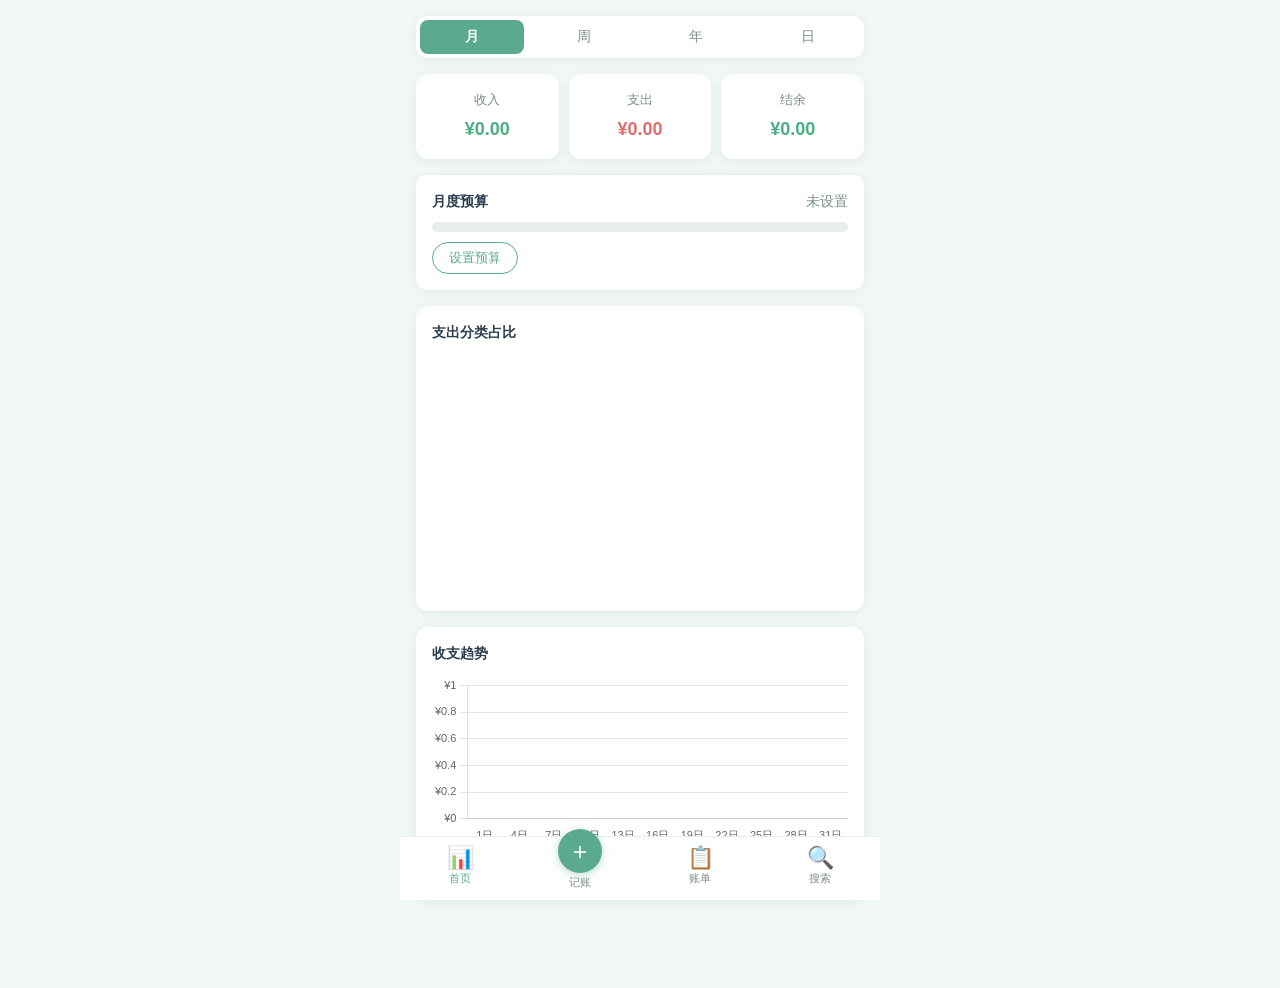
==== index.html @ c533b18b "feat: improve auto-expense parsing accuracy - Rewrite DeepSeek prompt with 10 few-shot examples and " ====
<!DOCTYPE html>
<html lang="zh-CN">
<head>
<meta charset="UTF-8">
<meta name="viewport" content="width=device-width, initial-scale=1.0, maximum-scale=1.0, user-scalable=no">
<title>记账本</title>
<link rel="stylesheet" href="css/style.css">
</head>
<body>

<div id="app">
  <!-- ===== 首页：数据看板 ===== -->
  <section id="page-dashboard" class="page active">
    <!-- 顶部时间维度切换 -->
    <div class="period-bar">
      <button class="period-btn active" data-period="month">月</button>
      <button class="period-btn" data-period="week">周</button>
      <button class="period-btn" data-period="year">年</button>
      <button class="period-btn" data-period="day">日</button>
    </div>

    <!-- 三栏核心数字 -->
    <div class="summary-cards">
      <div class="summary-card income-card">
        <div class="summary-label">收入</div>
        <div class="summary-value" id="total-income">¥0.00</div>
      </div>
      <div class="summary-card expense-card">
        <div class="summary-label">支出</div>
        <div class="summary-value" id="total-expense">¥0.00</div>
      </div>
      <div class="summary-card balance-card">
        <div class="summary-label">结余</div>
        <div class="summary-value" id="total-balance">¥0.00</div>
      </div>
    </div>

    <!-- 月度预算进度条 -->
    <div class="budget-bar" id="budget-section">
      <div class="budget-header">
        <span class="budget-label">月度预算</span>
        <span class="budget-amount" id="budget-text">未设置</span>
      </div>
      <div class="progress-track">
        <div class="progress-fill" id="budget-progress" style="width:0%"></div>
      </div>
      <button class="btn-budget-set" id="btn-set-budget">设置预算</button>
    </div>

    <!-- 图表区域 -->
    <div class="charts-area">
      <div class="chart-box">
        <h4 class="chart-title">支出分类占比</h4>
        <div class="chart-wrap"><canvas id="pieChart"></canvas></div>
      </div>
      <div class="chart-box">
        <h4 class="chart-title">收支趋势</h4>
        <div class="chart-wrap"><canvas id="trendChart"></canvas></div>
      </div>
    </div>
  </section>

  <!-- ===== 记账页面 ===== -->
  <section id="page-add" class="page">
    <form id="bill-form" autocomplete="off">
      <div class="form-group">
        <label>收支类型</label>
        <div class="type-toggle">
          <button type="button" class="type-btn expense-btn active" data-type="expense">支出</button>
          <button type="button" class="type-btn income-btn" data-type="income">收入</button>
        </div>
      </div>

      <div class="form-group">
        <label for="amount">金额</label>
        <div class="amount-input-wrap">
          <span class="currency-symbol">¥</span>
          <input type="number" id="amount" placeholder="0.00" step="0.01" min="0.01" required>
        </div>
      </div>

      <div class="form-group">
        <label for="date">日期</label>
        <input type="date" id="date" required>
      </div>

      <div class="form-group">
        <label>支付渠道</label>
        <div class="chip-group" id="channel-group">
          <button type="button" class="chip active" data-value="alipay">支付宝</button>
          <button type="button" class="chip" data-value="wechat">微信</button>
          <button type="button" class="chip" data-value="unionpay">云闪付</button>
          <button type="button" class="chip" data-value="other">其他</button>
        </div>
      </div>

      <div class="form-group">
        <label>分类标签</label>
        <div class="chip-group" id="category-group">
          <button type="button" class="chip" data-value="餐饮">餐饮</button>
          <button type="button" class="chip" data-value="交通">交通</button>
          <button type="button" class="chip" data-value="购物">购物</button>
          <button type="button" class="chip" data-value="工资">工资</button>
          <button type="button" class="chip" data-value="娱乐">娱乐</button>
          <button type="button" class="chip" data-value="居住">居住</button>
          <button type="button" class="chip" data-value="数字服务">数字服务</button>
          <button type="button" class="chip" data-value="医疗">医疗</button>
          <button type="button" class="chip" data-value="人情往来">人情往来</button>
          <button type="button" class="chip" data-value="其他">其他</button>
        </div>
      </div>

      <div class="form-group">
        <label for="note">备注（选填）</label>
        <input type="text" id="note" placeholder="写点备注..." maxlength="50">
      </div>

      <input type="hidden" id="edit-id" value="">
      <button type="submit" class="btn-primary" id="btn-submit">记一笔</button>
      <button type="button" class="btn-cancel" id="btn-cancel-edit" style="display:none">取消编辑</button>
    </form>
  </section>

  <!-- ===== 账单列表 ===== -->
  <section id="page-bills" class="page">
    <div class="bills-header">
      <h3>历史账单</h3>
      <div class="bills-header-right">
        <button class="btn-import" id="btn-import">导入</button>
        <span class="bills-count" id="bills-count">共 0 条</span>
      </div>
    </div>
    <input type="file" id="import-file" accept=".csv,.xlsx" style="display:none">
    <div class="bills-list" id="bills-list">
      <div class="empty-state">暂无账单，去记一笔吧</div>
    </div>
  </section>

  <!-- ===== 搜索页面 ===== -->
  <section id="page-search" class="page">
    <div class="search-bar">
      <input type="text" id="search-keyword" placeholder="搜索备注或分类..." autocomplete="off">
    </div>
    <div class="search-filter">
      <input type="number" id="search-min" placeholder="最低金额" step="0.01">
      <span class="filter-sep">—</span>
      <input type="number" id="search-max" placeholder="最高金额" step="0.01">
      <button class="btn-search" id="btn-search">搜索</button>
      <button class="btn-reset" id="btn-reset-search">重置</button>
    </div>
    <div class="bills-list" id="search-results">
      <div class="empty-state">输入关键词或金额区间开始搜索</div>
    </div>
  </section>

  <!-- ===== 底部 Tab 导航 ===== -->
  <nav class="bottom-nav">
    <button class="nav-btn active" data-page="dashboard">
      <span class="nav-icon">📊</span>
      <span class="nav-text">首页</span>
    </button>
    <button class="nav-btn" data-page="add">
      <span class="nav-icon nav-icon-add">＋</span>
      <span class="nav-text">记账</span>
    </button>
    <button class="nav-btn" data-page="bills">
      <span class="nav-icon">📋</span>
      <span class="nav-text">账单</span>
    </button>
    <button class="nav-btn" data-page="search">
      <span class="nav-icon">🔍</span>
      <span class="nav-text">搜索</span>
    </button>
  </nav>
</div>

<!-- ===== 编辑弹窗（浮层） ===== -->
<div class="modal-overlay" id="modal-overlay">
  <div class="modal" id="edit-modal">
    <h4>编辑账单</h4>
    <form id="edit-form" autocomplete="off">
      <div class="form-group">
        <label>收支类型</label>
        <div class="type-toggle" id="edit-type-group">
          <button type="button" class="type-btn expense-btn" data-type="expense">支出</button>
          <button type="button" class="type-btn income-btn" data-type="income">收入</button>
        </div>
      </div>
      <div class="form-group">
        <label for="edit-amount">金额</label>
        <div class="amount-input-wrap">
          <span class="currency-symbol">¥</span>
          <input type="number" id="edit-amount" placeholder="0.00" step="0.01" min="0.01" required>
        </div>
      </div>
      <div class="form-group">
        <label for="edit-date">日期</label>
        <input type="date" id="edit-date" required>
      </div>
      <div class="form-group">
        <label>支付渠道</label>
        <div class="chip-group" id="edit-channel-group">
          <button type="button" class="chip" data-value="alipay">支付宝</button>
          <button type="button" class="chip" data-value="wechat">微信</button>
          <button type="button" class="chip" data-value="unionpay">云闪付</button>
          <button type="button" class="chip" data-value="other">其他</button>
        </div>
      </div>
      <div class="form-group">
        <label>分类标签</label>
        <div class="chip-group" id="edit-category-group">
          <button type="button" class="chip" data-value="餐饮">餐饮</button>
          <button type="button" class="chip" data-value="交通">交通</button>
          <button type="button" class="chip" data-value="购物">购物</button>
          <button type="button" class="chip" data-value="工资">工资</button>
          <button type="button" class="chip" data-value="娱乐">娱乐</button>
          <button type="button" class="chip" data-value="居住">居住</button>
          <button type="button" class="chip" data-value="数字服务">数字服务</button>
          <button type="button" class="chip" data-value="医疗">医疗</button>
          <button type="button" class="chip" data-value="人情往来">人情往来</button>
          <button type="button" class="chip" data-value="其他">其他</button>
        </div>
      </div>
      <div class="form-group">
        <label for="edit-note">备注（选填）</label>
        <input type="text" id="edit-note" placeholder="写点备注..." maxlength="50">
      </div>
      <input type="hidden" id="edit-bill-id" value="">
      <div class="modal-actions">
        <button type="submit" class="btn-primary">保存</button>
        <button type="button" class="btn-cancel" id="btn-modal-cancel">取消</button>
      </div>
    </form>
  </div>

  <!-- ===== 导入预览弹窗 ===== -->
  <div class="modal modal-import" id="import-modal">
    <h4>导入账单预览</h4>
    <div class="import-info" id="import-info"></div>
    <div class="import-table-wrap">
      <table class="import-table" id="import-table">
        <thead></thead>
        <tbody></tbody>
      </table>
    </div>
    <div class="modal-actions">
      <button type="button" class="btn-primary" id="btn-import-confirm">确认导入</button>
      <button type="button" class="btn-cancel" id="btn-import-cancel">取消</button>
    </div>
  </div>

  <!-- ===== 预算设置弹窗 ===== -->
  <div class="modal" id="budget-modal">
    <h4>设置月度预算</h4>
    <form id="budget-form" autocomplete="off">
      <div class="form-group">
        <label for="budget-limit">预算上限 (¥)</label>
        <div class="amount-input-wrap">
          <span class="currency-symbol">¥</span>
          <input type="number" id="budget-limit" placeholder="0.00" step="0.01" min="0" required>
        </div>
      </div>
      <div class="modal-actions">
        <button type="submit" class="btn-primary">保存</button>
        <button type="button" class="btn-cancel" id="btn-budget-cancel">取消</button>
      </div>
    </form>
  </div>
</div>

<script src="js/lib/chart.umd.min.js"></script>
<script src="js/lib/xlsx.full.min.js"></script>
<script src="js/db.js"></script>
<script src="js/charts.js"></script>
<script src="js/bill.js"></script>
<script src="js/search.js"></script>
<script src="js/import.js"></script>
<script src="js/app.js"></script>
</body>
</html>
---- css/style.css ----
/* ===== 基础样式重置 ===== */
*, *::before, *::after { box-sizing: border-box; margin: 0; padding: 0; }

:root {
  --primary: #5BAA8E;
  --primary-light: #A8D8CA;
  --primary-bg: #F0F7F4;
  --blue-light: #C5E4F0;
  --income: #4CAF84;
  --expense: #E06C6C;
  --warning: #F0A04B;
  --danger: #E74C3C;
  --text: #2C3E50;
  --text-light: #7F8C8D;
  --border: #E8EDEB;
  --card-bg: #FFFFFF;
  --card-shadow: 0 2px 12px rgba(0,0,0,0.06);
  --radius: 12px;
  --radius-sm: 8px;
}

html { font-size: 16px; }
body {
  font-family: -apple-system, BlinkMacSystemFont, "Segoe UI", Roboto, "Helvetica Neue", Arial, sans-serif;
  background: var(--primary-bg);
  color: var(--text);
  line-height: 1.5;
  -webkit-tap-highlight-color: transparent;
  overscroll-behavior: none;
}

/* ===== App 容器 ===== */
#app {
  max-width: 480px;
  margin: 0 auto;
  min-height: 100vh;
  padding-bottom: 72px;
  position: relative;
}

/* ===== 页面切换 ===== */
.page { display: none; padding: 16px; }
.page.active { display: block; }

/* ===== 时间维度切换条 ===== */
.period-bar {
  display: flex;
  gap: 8px;
  margin-bottom: 16px;
  background: var(--card-bg);
  border-radius: var(--radius);
  padding: 4px;
  box-shadow: var(--card-shadow);
}
.period-btn {
  flex: 1;
  padding: 8px 0;
  border: none;
  background: transparent;
  border-radius: var(--radius-sm);
  font-size: 14px;
  color: var(--text-light);
  cursor: pointer;
  transition: all 0.2s;
}
.period-btn.active {
  background: var(--primary);
  color: #fff;
  font-weight: 600;
}

/* ===== 三栏汇总卡片 ===== */
.summary-cards {
  display: grid;
  grid-template-columns: repeat(3, 1fr);
  gap: 10px;
  margin-bottom: 16px;
}
.summary-card {
  background: var(--card-bg);
  border-radius: var(--radius);
  padding: 16px 12px;
  text-align: center;
  box-shadow: var(--card-shadow);
}
.summary-label { font-size: 13px; color: var(--text-light); margin-bottom: 6px; }
.summary-value {
  font-size: 18px;
  font-weight: 700;
  word-break: break-all;
}
.income-card .summary-value { color: var(--income); }
.expense-card .summary-value { color: var(--expense); }
.balance-card .summary-value { color: var(--text); }

/* ===== 预算进度条 ===== */
.budget-bar {
  background: var(--card-bg);
  border-radius: var(--radius);
  padding: 16px;
  margin-bottom: 16px;
  box-shadow: var(--card-shadow);
}
.budget-header {
  display: flex;
  justify-content: space-between;
  align-items: center;
  margin-bottom: 10px;
}
.budget-label { font-size: 14px; font-weight: 600; }
.budget-amount { font-size: 14px; color: var(--text-light); }
.progress-track {
  height: 10px;
  background: var(--border);
  border-radius: 5px;
  overflow: hidden;
  margin-bottom: 10px;
}
.progress-fill {
  height: 100%;
  background: var(--primary);
  border-radius: 5px;
  transition: width 0.4s ease, background 0.4s ease;
}
.progress-fill.warning { background: var(--warning); }
.progress-fill.danger { background: var(--danger); }
.btn-budget-set {
  padding: 6px 16px;
  border: 1px solid var(--primary);
  background: transparent;
  color: var(--primary);
  border-radius: 20px;
  font-size: 13px;
  cursor: pointer;
}

/* ===== 图表区域 ===== */
.charts-area {
  display: flex;
  flex-direction: column;
  gap: 16px;
}
.chart-box {
  background: var(--card-bg);
  border-radius: var(--radius);
  padding: 16px;
  box-shadow: var(--card-shadow);
}
.chart-title { font-size: 14px; font-weight: 600; margin-bottom: 12px; color: var(--text); }
.chart-wrap {
  position: relative;
  width: 100%;
  max-height: 240px;
  display: flex;
  justify-content: center;
}

/* ===== 表单 ===== */
.form-group { margin-bottom: 16px; }
.form-group label {
  display: block;
  font-size: 14px;
  font-weight: 600;
  margin-bottom: 8px;
  color: var(--text);
}

/* 收支切换按钮 */
.type-toggle { display: flex; gap: 0; border-radius: var(--radius-sm); overflow: hidden; }
.type-btn {
  flex: 1;
  padding: 10px;
  border: 2px solid var(--border);
  background: #fff;
  font-size: 15px;
  cursor: pointer;
  transition: all 0.2s;
}
.type-btn:first-child { border-radius: var(--radius-sm) 0 0 var(--radius-sm); }
.type-btn:last-child { border-radius: 0 var(--radius-sm) var(--radius-sm) 0; }
.expense-btn.active {
  background: var(--expense);
  color: #fff;
  border-color: var(--expense);
}
.income-btn.active {
  background: var(--income);
  color: #fff;
  border-color: var(--income);
}

/* 金额输入 */
.amount-input-wrap {
  display: flex;
  align-items: center;
  border: 2px solid var(--border);
  border-radius: var(--radius-sm);
  padding: 0 14px;
  background: #fff;
  transition: border-color 0.2s;
}
.amount-input-wrap:focus-within { border-color: var(--primary); }
.currency-symbol { font-size: 20px; font-weight: 700; color: var(--text); margin-right: 6px; }
.amount-input-wrap input {
  flex: 1;
  border: none;
  outline: none;
  padding: 12px 0;
  font-size: 20px;
  font-weight: 600;
  min-width: 0;
}

/* 日期 & 文本输入 */
input[type="date"],
input[type="text"],
input[type="number"] {
  width: 100%;
  padding: 12px 14px;
  border: 2px solid var(--border);
  border-radius: var(--radius-sm);
  font-size: 15px;
  outline: none;
  transition: border-color 0.2s;
  background: #fff;
}
input[type="date"]:focus,
input[type="text"]:focus { border-color: var(--primary); }
input::placeholder { color: #BDC3C7; }

/* Chip 选择组 */
.chip-group { display: flex; flex-wrap: wrap; gap: 8px; }
.chip {
  padding: 8px 16px;
  border: 1.5px solid var(--border);
  background: #fff;
  border-radius: 20px;
  font-size: 13px;
  cursor: pointer;
  transition: all 0.2s;
  color: var(--text-light);
}
.chip.active {
  background: var(--primary-bg);
  border-color: var(--primary);
  color: var(--primary);
  font-weight: 600;
}

/* 按钮 */
.btn-primary {
  width: 100%;
  padding: 14px;
  background: var(--primary);
  color: #fff;
  border: none;
  border-radius: var(--radius-sm);
  font-size: 16px;
  font-weight: 600;
  cursor: pointer;
  transition: opacity 0.2s;
}
.btn-primary:active { opacity: 0.85; }
.btn-cancel {
  width: 100%;
  padding: 12px;
  margin-top: 8px;
  background: transparent;
  color: var(--text-light);
  border: 1px solid var(--border);
  border-radius: var(--radius-sm);
  font-size: 14px;
  cursor: pointer;
}

/* ===== 底部导航 ===== */
.bottom-nav {
  position: fixed;
  bottom: 0;
  left: 50%;
  transform: translateX(-50%);
  width: 100%;
  max-width: 480px;
  display: flex;
  background: #fff;
  border-top: 1px solid var(--border);
  padding: 6px 0;
  padding-bottom: max(6px, env(safe-area-inset-bottom));
  z-index: 100;
}
.nav-btn {
  flex: 1;
  display: flex;
  flex-direction: column;
  align-items: center;
  gap: 2px;
  border: none;
  background: transparent;
  cursor: pointer;
  padding: 4px 0;
  color: var(--text-light);
  transition: color 0.2s;
}
.nav-btn.active { color: var(--primary); }
.nav-icon { font-size: 22px; line-height: 1; }
.nav-icon-add {
  display: flex;
  align-items: center;
  justify-content: center;
  width: 44px;
  height: 44px;
  background: var(--primary);
  color: #fff;
  border-radius: 50%;
  font-size: 24px;
  font-weight: 300;
  margin-top: -18px;
  box-shadow: 0 2px 8px rgba(91,170,142,0.4);
}
.nav-btn.active .nav-icon-add { background: #4A9A7E; }
.nav-text { font-size: 11px; }

/* ===== 账单列表 ===== */
.bills-header {
  display: flex;
  justify-content: space-between;
  align-items: center;
  margin-bottom: 12px;
}
.bills-header h3 { font-size: 18px; }
.bills-count { font-size: 13px; color: var(--text-light); }
.bills-list { display: flex; flex-direction: column; gap: 10px; }

/* 账单卡片 */
.bill-card {
  background: var(--card-bg);
  border-radius: var(--radius);
  padding: 14px 16px;
  box-shadow: var(--card-shadow);
  display: flex;
  align-items: center;
  gap: 14px;
  position: relative;
  transition: transform 0.15s;
}
.bill-card:active { transform: scale(0.98); }
.bill-card.pinned {
  border-left: 3px solid var(--warning);
}
.bill-pin-badge {
  position: absolute;
  top: 8px; right: 8px;
  font-size: 12px;
  color: var(--warning);
  font-weight: 600;
}
.bill-icon {
  width: 42px; height: 42px;
  border-radius: 50%;
  display: flex;
  align-items: center;
  justify-content: center;
  font-size: 20px;
  flex-shrink: 0;
}
.bill-icon.expense { background: #FDEDED; }
.bill-icon.income { background: #E8F5EC; }
.bill-info { flex: 1; min-width: 0; }
.bill-category { font-size: 15px; font-weight: 600; }
.bill-meta {
  font-size: 12px;
  color: var(--text-light);
  margin-top: 2px;
  display: flex;
  gap: 8px;
  align-items: center;
}
.bill-note { font-size: 12px; color: var(--text-light); margin-top: 2px; overflow: hidden; text-overflow: ellipsis; white-space: nowrap; }
.bill-amount {
  font-size: 17px;
  font-weight: 700;
  white-space: nowrap;
}
.bill-amount.expense { color: var(--expense); }
.bill-amount.income { color: var(--income); }
.bill-actions {
  display: flex;
  gap: 2px;
  flex-shrink: 0;
}
.bill-action-btn {
  width: 32px; height: 32px;
  border: none;
  background: transparent;
  font-size: 16px;
  cursor: pointer;
  border-radius: 50%;
  display: flex;
  align-items: center;
  justify-content: center;
  transition: background 0.15s;
}
.bill-action-btn:active { background: var(--border); }

/* ===== 搜索 ===== */
.search-bar { margin-bottom: 12px; }
.search-bar input {
  width: 100%;
  padding: 12px 14px;
  border: 2px solid var(--border);
  border-radius: var(--radius-sm);
  font-size: 15px;
  outline: none;
  background: #fff;
}
.search-bar input:focus { border-color: var(--primary); }
.search-filter {
  display: flex;
  align-items: center;
  gap: 8px;
  margin-bottom: 16px;
  flex-wrap: wrap;
}
.search-filter input {
  flex: 1;
  min-width: 80px;
  padding: 10px 12px;
  border: 2px solid var(--border);
  border-radius: var(--radius-sm);
  font-size: 14px;
  outline: none;
  background: #fff;
}
.search-filter input:focus { border-color: var(--primary); }
.filter-sep { color: var(--text-light); font-size: 14px; }
.btn-search, .btn-reset {
  padding: 10px 16px;
  border: none;
  border-radius: var(--radius-sm);
  font-size: 14px;
  cursor: pointer;
  white-space: nowrap;
}
.btn-search { background: var(--primary); color: #fff; }
.btn-reset { background: var(--border); color: var(--text); }

/* ===== 空状态 ===== */
.empty-state {
  text-align: center;
  padding: 48px 16px;
  color: var(--text-light);
  font-size: 15px;
}

/* ===== 弹窗 ===== */
.modal-overlay {
  display: none;
  position: fixed;
  top: 0; left: 0; right: 0; bottom: 0;
  background: rgba(0,0,0,0.4);
  z-index: 200;
  overflow-y: auto;
  padding: 20px;
}
.modal-overlay.show { display: flex; align-items: flex-start; justify-content: center; padding-top: 40px; }
.modal {
  display: none;
  background: #fff;
  border-radius: var(--radius);
  padding: 20px;
  width: 100%;
  max-width: 440px;
  box-shadow: 0 8px 32px rgba(0,0,0,0.2);
}
.modal-overlay.show .modal { display: block; }
.modal h4 { font-size: 17px; margin-bottom: 16px; text-align: center; }
.modal-actions {
  display: flex;
  gap: 10px;
  margin-top: 8px;
}
.modal-actions .btn-primary { flex: 2; }
.modal-actions .btn-cancel { flex: 1; margin-top: 0; }

/* ===== 删除确认弹窗 ===== */
.confirm-overlay {
  display: none;
  position: fixed;
  top: 0; left: 0; right: 0; bottom: 0;
  background: rgba(0,0,0,0.5);
  z-index: 300;
  align-items: center;
  justify-content: center;
}
.confirm-overlay.show { display: flex; }
.confirm-dialog {
  background: #fff;
  border-radius: var(--radius);
  padding: 24px;
  text-align: center;
  width: 280px;
}
.confirm-dialog p { margin-bottom: 20px; font-size: 15px; line-height: 1.6; }
.confirm-actions { display: flex; gap: 12px; }
.confirm-actions button {
  flex: 1;
  padding: 10px;
  border-radius: var(--radius-sm);
  font-size: 15px;
  cursor: pointer;
  border: none;
}
.confirm-no { background: var(--border); color: var(--text); }
.confirm-yes { background: var(--danger); color: #fff; }

/* ===== 导入按钮 & 导入弹窗 ===== */
.bills-header-right {
  display: flex;
  align-items: center;
  gap: 12px;
}
.btn-import {
  padding: 6px 14px;
  border: 1px solid var(--primary);
  background: transparent;
  color: var(--primary);
  border-radius: 20px;
  font-size: 13px;
  cursor: pointer;
  transition: all 0.2s;
}
.btn-import:active { background: var(--primary-bg); }
.modal-import { max-width: 480px !important; }
.import-info {
  font-size: 13px;
  color: var(--text-light);
  margin-bottom: 12px;
  text-align: center;
  padding: 8px;
  background: var(--primary-bg);
  border-radius: var(--radius-sm);
}
.import-table-wrap {
  max-height: 300px;
  overflow-y: auto;
  margin-bottom: 16px;
  border: 1px solid var(--border);
  border-radius: var(--radius-sm);
}
.import-table {
  width: 100%;
  border-collapse: collapse;
  font-size: 12px;
}
.import-table thead {
  position: sticky;
  top: 0;
  z-index: 1;
}
.import-table th {
  background: var(--primary);
  color: #fff;
  padding: 8px 6px;
  text-align: center;
  font-weight: 500;
  white-space: nowrap;
}
.import-table td {
  padding: 6px;
  text-align: center;
  border-bottom: 1px solid var(--border);
}
.import-table tbody tr:last-child td { border-bottom: none; }
.import-table .col-type { width: 36px; }
.import-table .col-amount { width: 64px; text-align: right; }
.import-table .col-date { width: 72px; }
.import-table .col-channel { width: 52px; }
.import-table .col-note { text-align: left; max-width: 100px; overflow: hidden; text-overflow: ellipsis; white-space: nowrap; }
.import-table .import-badge {
  display: inline-block;
  padding: 2px 8px;
  border-radius: 10px;
  font-size: 11px;
  font-weight: 600;
}
.import-table .import-badge.income {
  background: #E8F5EC;
  color: var(--income);
}
.import-table .import-badge.expense {
  background: #FDEDED;
  color: var(--expense);
}
.import-table .import-check {
  width: 16px; height: 16px;
  accent-color: var(--primary);
  cursor: pointer;
}
.import-table .col-check { width: 32px; }
.import-table tbody tr.excluded td { opacity: 0.35; text-decoration: line-through; }
.import-error {
  font-size: 13px;
  color: var(--danger);
  text-align: center;
  padding: 24px;
}

/* ===== 响应式微调 ===== */
@media (max-width: 360px) {
  .summary-cards { gap: 6px; }
  .summary-card { padding: 12px 8px; }
  .summary-value { font-size: 16px; }
  .bill-amount { font-size: 15px; }
}
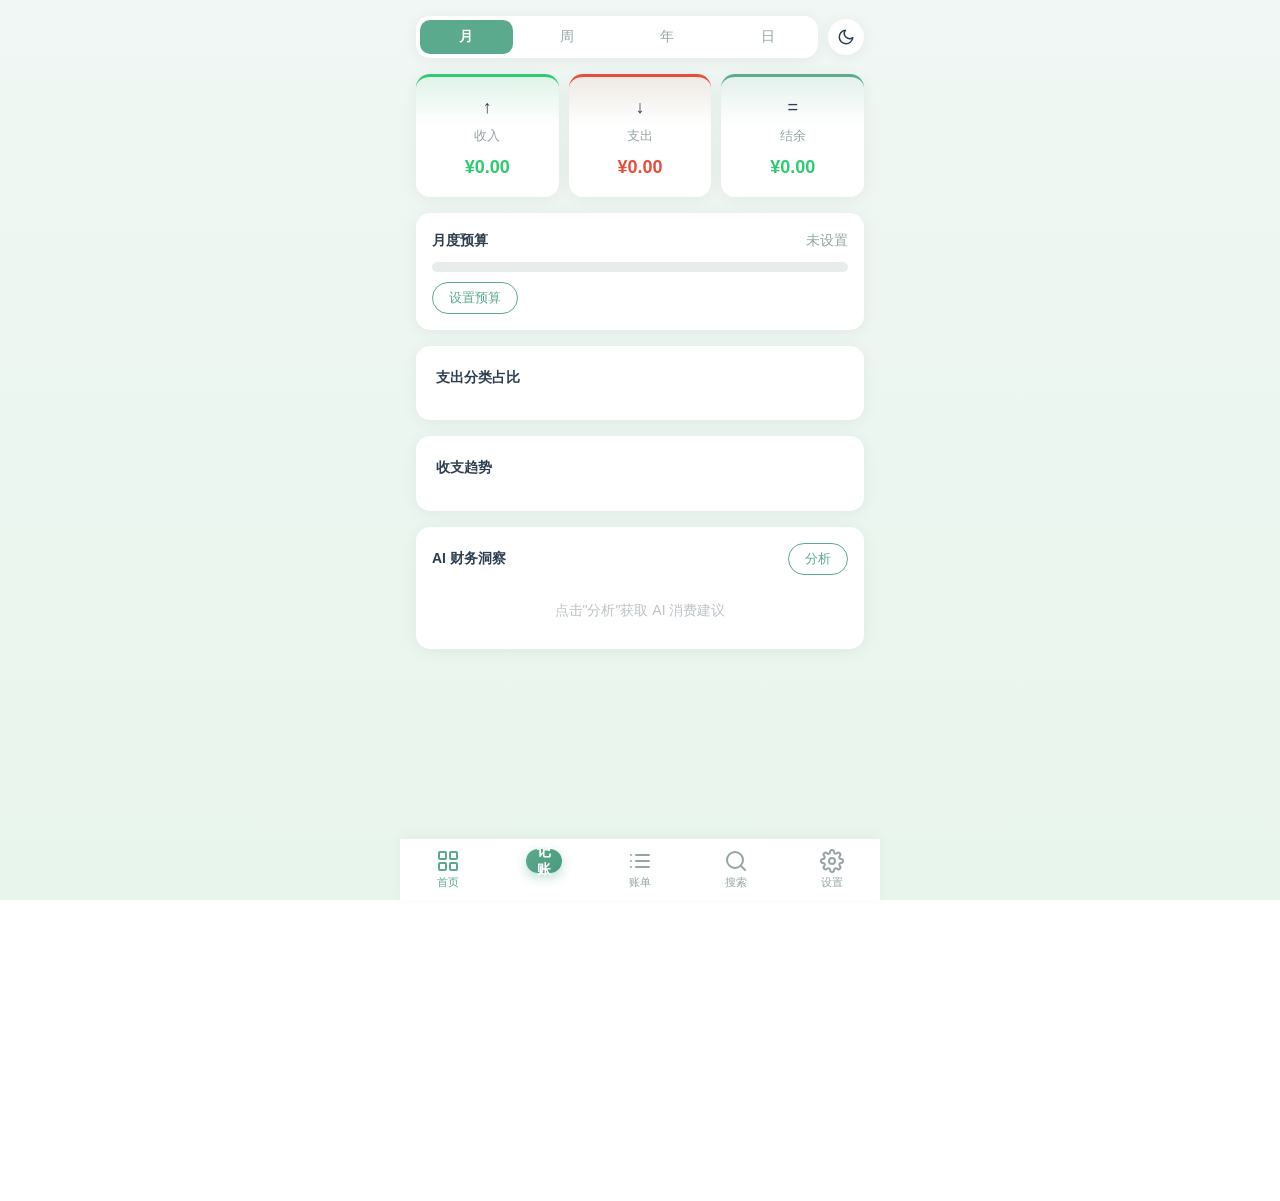
==== commit d140aaf0: "feat: UI overhaul + DeepSeek AI integration + notification auto-sync - Redesigned UI: dark mode, SVG" ====
--- a/index.html
+++ b/index.html
@@ -11,25 +11,35 @@
 <div id="app">
   <!-- ===== 首页：数据看板 ===== -->
   <section id="page-dashboard" class="page active">
-    <!-- 顶部时间维度切换 -->
-    <div class="period-bar">
-      <button class="period-btn active" data-period="month">月</button>
-      <button class="period-btn" data-period="week">周</button>
-      <button class="period-btn" data-period="year">年</button>
-      <button class="period-btn" data-period="day">日</button>
+    <!-- 顶部时间维度切换 + 主题切换 -->
+    <div class="period-header">
+      <div class="period-bar">
+        <button class="period-btn active" data-period="month">月</button>
+        <button class="period-btn" data-period="week">周</button>
+        <button class="period-btn" data-period="year">年</button>
+        <button class="period-btn" data-period="day">日</button>
+      </div>
+      <button class="theme-toggle" id="theme-toggle" title="切换深色模式">
+        <svg width="18" height="18" viewBox="0 0 24 24" fill="none" stroke="currentColor" stroke-width="2" stroke-linecap="round" stroke-linejoin="round">
+          <path d="M21 12.79A9 9 0 1 1 11.21 3 7 7 0 0 0 21 12.79z"/>
+        </svg>
+      </button>
     </div>
 
     <!-- 三栏核心数字 -->
     <div class="summary-cards">
       <div class="summary-card income-card">
+        <div class="summary-icon">↑</div>
         <div class="summary-label">收入</div>
         <div class="summary-value" id="total-income">¥0.00</div>
       </div>
       <div class="summary-card expense-card">
+        <div class="summary-icon">↓</div>
         <div class="summary-label">支出</div>
         <div class="summary-value" id="total-expense">¥0.00</div>
       </div>
       <div class="summary-card balance-card">
+        <div class="summary-icon">=</div>
         <div class="summary-label">结余</div>
         <div class="summary-value" id="total-balance">¥0.00</div>
       </div>
@@ -58,10 +68,33 @@
         <div class="chart-wrap"><canvas id="trendChart"></canvas></div>
       </div>
     </div>
+
+    <!-- AI 财务洞察 -->
+    <div class="ai-insights-section" id="ai-insights-section">
+      <div class="insights-header">
+        <h4 class="chart-title">AI 财务洞察</h4>
+        <button class="btn-insights-refresh" id="btn-insights-refresh">分析</button>
+      </div>
+      <div class="insights-content" id="insights-content">
+        <p class="insights-placeholder">点击"分析"获取 AI 消费建议</p>
+      </div>
+    </div>
   </section>
 
   <!-- ===== 记账页面 ===== -->
   <section id="page-add" class="page">
+    <!-- AI 智能录入 -->
+    <div class="ai-entry-section" id="ai-entry-section">
+      <div class="ai-input-wrap">
+        <textarea id="ai-raw-text" placeholder="粘贴支付通知或描述，如：在美团外卖花了35块..." rows="2"></textarea>
+        <button type="button" class="btn-ai-parse" id="btn-ai-parse">
+          <span class="ai-btn-text">AI<br>识别</span>
+          <span class="ai-spinner" style="display:none"></span>
+        </button>
+      </div>
+      <div class="ai-result-preview" id="ai-result-preview" style="display:none"></div>
+    </div>
+
     <form id="bill-form" autocomplete="off">
       <div class="form-group">
         <label>收支类型</label>
@@ -153,23 +186,91 @@
     </div>
   </section>
 
+  <!-- ===== 设置页 ===== -->
+  <section id="page-settings" class="page">
+    <div class="settings-section">
+      <h3>AI 设置</h3>
+      <div class="form-group">
+        <label for="api-key-input">DeepSeek API Key</label>
+        <input type="password" id="api-key-input" placeholder="sk-xxxxxxxxxxxxxxxx">
+        <p class="settings-hint">
+          前往 <a href="https://platform.deepseek.com" target="_blank" rel="noopener">platform.deepseek.com</a> 免费注册获取 Key，新用户赠送 500 万 token。
+        </p>
+        <button class="btn-primary" id="btn-save-api-key" style="margin-top:8px">保存</button>
+      </div>
+      <div class="settings-divider"></div>
+      <div class="form-group">
+        <label>通知自动记账</label>
+        <p class="settings-hint">
+          在手机端配合 AutoX.js 脚本使用，自动从支付通知提取账单。需在同一 WiFi 下手机运行脚本，并在脚本中配置电脑 IP。
+        </p>
+        <div class="sync-status-bar" id="sync-status-bar">
+          <span class="sync-dot offline" id="sync-dot"></span>
+          <span class="sync-status-text" id="sync-status-text">未启动</span>
+        </div>
+        <button class="btn-primary" id="btn-toggle-sync" style="margin-top:8px">开启通知同步</button>
+      </div>
+      <div class="settings-divider"></div>
+      <div class="form-group">
+        <label>外观</label>
+        <button class="btn-primary" id="btn-toggle-theme">切换深色 / 浅色模式</button>
+      </div>
+    </div>
+  </section>
+
   <!-- ===== 底部 Tab 导航 ===== -->
   <nav class="bottom-nav">
     <button class="nav-btn active" data-page="dashboard">
-      <span class="nav-icon">📊</span>
+      <span class="nav-icon">
+        <svg viewBox="0 0 24 24" fill="none" stroke="currentColor" stroke-width="2" stroke-linecap="round" stroke-linejoin="round">
+          <rect x="3" y="3" width="7" height="7" rx="1"/>
+          <rect x="14" y="3" width="7" height="7" rx="1"/>
+          <rect x="3" y="14" width="7" height="7" rx="1"/>
+          <rect x="14" y="14" width="7" height="7" rx="1"/>
+        </svg>
+      </span>
       <span class="nav-text">首页</span>
     </button>
-    <button class="nav-btn" data-page="add">
-      <span class="nav-icon nav-icon-add">＋</span>
-      <span class="nav-text">记账</span>
+    <button class="nav-btn nav-btn-add" data-page="add">
+      <span class="nav-icon nav-icon-add">
+        <svg viewBox="0 0 24 24" fill="none" stroke="currentColor" stroke-width="2.5" stroke-linecap="round">
+          <line x1="12" y1="5" x2="12" y2="19"/>
+          <line x1="5" y1="12" x2="19" y2="12"/>
+        </svg>
+        记账
+      </span>
+      <span class="nav-text" style="visibility:hidden;height:0">记账</span>
     </button>
     <button class="nav-btn" data-page="bills">
-      <span class="nav-icon">📋</span>
+      <span class="nav-icon">
+        <svg viewBox="0 0 24 24" fill="none" stroke="currentColor" stroke-width="2" stroke-linecap="round" stroke-linejoin="round">
+          <line x1="8" y1="6" x2="21" y2="6"/>
+          <line x1="8" y1="12" x2="21" y2="12"/>
+          <line x1="8" y1="18" x2="21" y2="18"/>
+          <line x1="3" y1="6" x2="3.01" y2="6"/>
+          <line x1="3" y1="12" x2="3.01" y2="12"/>
+          <line x1="3" y1="18" x2="3.01" y2="18"/>
+        </svg>
+      </span>
       <span class="nav-text">账单</span>
     </button>
     <button class="nav-btn" data-page="search">
-      <span class="nav-icon">🔍</span>
+      <span class="nav-icon">
+        <svg viewBox="0 0 24 24" fill="none" stroke="currentColor" stroke-width="2" stroke-linecap="round" stroke-linejoin="round">
+          <circle cx="11" cy="11" r="8"/>
+          <line x1="21" y1="21" x2="16.65" y2="16.65"/>
+        </svg>
+      </span>
       <span class="nav-text">搜索</span>
+    </button>
+    <button class="nav-btn" data-page="settings">
+      <span class="nav-icon">
+        <svg viewBox="0 0 24 24" fill="none" stroke="currentColor" stroke-width="2" stroke-linecap="round" stroke-linejoin="round">
+          <circle cx="12" cy="12" r="3"/>
+          <path d="M19.4 15a1.65 1.65 0 0 0 .33 1.82l.06.06a2 2 0 0 1-2.83 2.83l-.06-.06a1.65 1.65 0 0 0-1.82-.33 1.65 1.65 0 0 0-1 1.51V21a2 2 0 0 1-4 0v-.09A1.65 1.65 0 0 0 9 19.4a1.65 1.65 0 0 0-1.82.33l-.06.06a2 2 0 0 1-2.83-2.83l.06-.06A1.65 1.65 0 0 0 4.68 15a1.65 1.65 0 0 0-1.51-1H3a2 2 0 0 1 0-4h.09A1.65 1.65 0 0 0 4.6 9a1.65 1.65 0 0 0-.33-1.82l-.06-.06a2 2 0 0 1 2.83-2.83l.06.06A1.65 1.65 0 0 0 9 4.68a1.65 1.65 0 0 0 1-1.51V3a2 2 0 0 1 4 0v.09a1.65 1.65 0 0 0 1 1.51 1.65 1.65 0 0 0 1.82-.33l.06-.06a2 2 0 0 1 2.83 2.83l-.06.06A1.65 1.65 0 0 0 19.4 9a1.65 1.65 0 0 0 1.51 1H21a2 2 0 0 1 0 4h-.09a1.65 1.65 0 0 0-1.51 1z"/>
+        </svg>
+      </span>
+      <span class="nav-text">设置</span>
     </button>
   </nav>
 </div>
@@ -236,14 +337,50 @@
   <!-- ===== 导入预览弹窗 ===== -->
   <div class="modal modal-import" id="import-modal">
     <h4>导入账单预览</h4>
+
+    <!-- 导出教程 -->
+    <div class="import-guide open" id="import-guide">
+      <div class="guide-header" id="guide-toggle">
+        <span class="guide-title">如何从微信 / 支付宝导出账单？</span>
+        <span class="guide-arrow" id="guide-arrow">▼</span>
+      </div>
+      <div class="guide-body" id="guide-body">
+        <div class="guide-platform">
+          <div class="guide-platform-tag wechat">微信支付</div>
+          <ol class="guide-steps">
+            <li>打开微信 → <b>我</b> → <b>服务</b> → <b>钱包</b> → <b>账单</b></li>
+            <li>右上角 <b>常见问题</b> → <b>下载账单</b> → 选择 <b>用于个人对账</b></li>
+            <li>选择时间范围，填写邮箱，账单会发送到邮箱</li>
+            <li>下载邮件附件压缩包，解压得到 <b>CSV 文件</b>，在此导入</li>
+          </ol>
+        </div>
+        <div class="guide-platform">
+          <div class="guide-platform-tag alipay">支付宝</div>
+          <ol class="guide-steps">
+            <li>打开支付宝 → <b>我的</b> → <b>账单</b></li>
+            <li>右上角 <b>筛选</b> → 选择时间范围</li>
+            <li>点击 <b>更多</b> → <b>开具交易流水证明</b></li>
+            <li>选择 <b>用于个人对账</b>，填写邮箱</li>
+            <li>下载邮件附件，解压得到 <b>CSV/Excel 文件</b>，在此导入</li>
+          </ol>
+        </div>
+      </div>
+    </div>
+
+    <!-- 选择文件区域（未选文件时显示） -->
+    <div class="import-select-area" id="import-select-area">
+      <p class="import-select-hint">按上方的教程导出账单后，选择文件导入</p>
+      <button type="button" class="btn-primary" id="btn-select-file">选择文件</button>
+    </div>
+
     <div class="import-info" id="import-info"></div>
-    <div class="import-table-wrap">
+    <div class="import-table-wrap" id="import-table-wrap" style="display:none">
       <table class="import-table" id="import-table">
         <thead></thead>
         <tbody></tbody>
       </table>
     </div>
-    <div class="modal-actions">
+    <div class="modal-actions" id="import-actions" style="display:none">
       <button type="button" class="btn-primary" id="btn-import-confirm">确认导入</button>
       <button type="button" class="btn-cancel" id="btn-import-cancel">取消</button>
     </div>
@@ -275,6 +412,8 @@
 <script src="js/bill.js"></script>
 <script src="js/search.js"></script>
 <script src="js/import.js"></script>
+<script src="js/ai.js"></script>
+<script src="js/sync.js"></script>
 <script src="js/app.js"></script>
 </body>
 </html>
--- a/css/style.css
+++ b/css/style.css
@@ -3,30 +3,53 @@
 
 :root {
   --primary: #5BAA8E;
+  --primary-dark: #4A9A7E;
   --primary-light: #A8D8CA;
   --primary-bg: #F0F7F4;
-  --blue-light: #C5E4F0;
-  --income: #4CAF84;
-  --expense: #E06C6C;
-  --warning: #F0A04B;
+  --bg-gradient: #E8F5EC;
+  --income: #2ECC71;
+  --expense: #E74C3C;
+  --warning: #F39C12;
   --danger: #E74C3C;
   --text: #2C3E50;
-  --text-light: #7F8C8D;
+  --text-light: #95A5A6;
+  --text-muted: #BDC3C7;
   --border: #E8EDEB;
   --card-bg: #FFFFFF;
-  --card-shadow: 0 2px 12px rgba(0,0,0,0.06);
-  --radius: 12px;
-  --radius-sm: 8px;
-}
-
-html { font-size: 16px; }
+  --card-shadow: 0 2px 16px rgba(0,0,0,0.06);
+  --radius: 14px;
+  --radius-sm: 10px;
+  --font-stack: "PingFang SC", "Hiragino Sans GB", "Microsoft YaHei", -apple-system, BlinkMacSystemFont, "Segoe UI", Roboto, sans-serif;
+  --transition-fast: 0.15s ease;
+  --transition-normal: 0.25s ease;
+}
+
+[data-theme="dark"] {
+  --primary: #6CC4A1;
+  --primary-dark: #5BAA8E;
+  --primary-light: #3D8B6E;
+  --primary-bg: #1A2622;
+  --bg-gradient: #15211D;
+  --income: #2ECC71;
+  --expense: #E74C3C;
+  --warning: #F1C40F;
+  --text: #ECF0F1;
+  --text-light: #7F8C8D;
+  --text-muted: #5D6D7E;
+  --border: #2C3E50;
+  --card-bg: #1E2D2B;
+  --card-shadow: 0 2px 16px rgba(0,0,0,0.3);
+}
+
+html { font-size: 16px; scroll-behavior: smooth; }
 body {
-  font-family: -apple-system, BlinkMacSystemFont, "Segoe UI", Roboto, "Helvetica Neue", Arial, sans-serif;
-  background: var(--primary-bg);
+  font-family: var(--font-stack);
+  background: linear-gradient(180deg, var(--primary-bg) 0%, var(--bg-gradient) 100%);
   color: var(--text);
-  line-height: 1.5;
+  line-height: 1.6;
   -webkit-tap-highlight-color: transparent;
   overscroll-behavior: none;
+  min-height: 100vh;
 }
 
 /* ===== App 容器 ===== */
@@ -38,9 +61,19 @@
   position: relative;
 }
 
-/* ===== 页面切换 ===== */
-.page { display: none; padding: 16px; }
-.page.active { display: block; }
+/* ===== 页面切换（含过渡动画） ===== */
+.page {
+  display: none;
+  opacity: 0;
+  transform: translateY(8px);
+  transition: opacity var(--transition-normal), transform var(--transition-normal);
+  padding: 16px;
+}
+.page.active {
+  display: block;
+  opacity: 1;
+  transform: translateY(0);
+}
 
 /* ===== 时间维度切换条 ===== */
 .period-bar {
@@ -61,7 +94,7 @@
   font-size: 14px;
   color: var(--text-light);
   cursor: pointer;
-  transition: all 0.2s;
+  transition: all var(--transition-fast);
 }
 .period-btn.active {
   background: var(--primary);
@@ -82,7 +115,19 @@
   padding: 16px 12px;
   text-align: center;
   box-shadow: var(--card-shadow);
-}
+  border-top: 3px solid transparent;
+  transition: transform var(--transition-fast), box-shadow var(--transition-fast);
+}
+.summary-card:active { transform: scale(0.97); }
+.income-card { border-top-color: var(--income); background: linear-gradient(180deg, rgba(46,204,113,0.08) 0%, var(--card-bg) 40%); }
+.expense-card { border-top-color: var(--expense); background: linear-gradient(180deg, rgba(231,76,60,0.08) 0%, var(--card-bg) 40%); }
+.balance-card { border-top-color: var(--primary); background: linear-gradient(180deg, rgba(91,170,142,0.08) 0%, var(--card-bg) 40%); }
+
+[data-theme="dark"] .income-card { background: linear-gradient(180deg, rgba(46,204,113,0.12) 0%, var(--card-bg) 40%); }
+[data-theme="dark"] .expense-card { background: linear-gradient(180deg, rgba(231,76,60,0.12) 0%, var(--card-bg) 40%); }
+[data-theme="dark"] .balance-card { background: linear-gradient(180deg, rgba(108,196,161,0.12) 0%, var(--card-bg) 40%); }
+
+.summary-icon { font-size: 18px; margin-bottom: 4px; }
 .summary-label { font-size: 13px; color: var(--text-light); margin-bottom: 6px; }
 .summary-value {
   font-size: 18px;
@@ -132,7 +177,9 @@
   border-radius: 20px;
   font-size: 13px;
   cursor: pointer;
-}
+  transition: all var(--transition-fast);
+}
+.btn-budget-set:active { background: var(--primary); color: #fff; }
 
 /* ===== 图表区域 ===== */
 .charts-area {
@@ -143,14 +190,14 @@
 .chart-box {
   background: var(--card-bg);
   border-radius: var(--radius);
-  padding: 16px;
+  padding: 20px;
   box-shadow: var(--card-shadow);
 }
 .chart-title { font-size: 14px; font-weight: 600; margin-bottom: 12px; color: var(--text); }
 .chart-wrap {
   position: relative;
   width: 100%;
-  max-height: 240px;
+  max-height: 260px;
   display: flex;
   justify-content: center;
 }
@@ -171,10 +218,10 @@
   flex: 1;
   padding: 10px;
   border: 2px solid var(--border);
-  background: #fff;
+  background: var(--card-bg);
   font-size: 15px;
   cursor: pointer;
-  transition: all 0.2s;
+  transition: all var(--transition-fast);
 }
 .type-btn:first-child { border-radius: var(--radius-sm) 0 0 var(--radius-sm); }
 .type-btn:last-child { border-radius: 0 var(--radius-sm) var(--radius-sm) 0; }
@@ -196,10 +243,13 @@
   border: 2px solid var(--border);
   border-radius: var(--radius-sm);
   padding: 0 14px;
-  background: #fff;
-  transition: border-color 0.2s;
-}
-.amount-input-wrap:focus-within { border-color: var(--primary); }
+  background: var(--card-bg);
+  transition: border-color var(--transition-fast), box-shadow var(--transition-fast);
+}
+.amount-input-wrap:focus-within {
+  border-color: var(--primary);
+  box-shadow: 0 0 0 3px rgba(91,170,142,0.15);
+}
 .currency-symbol { font-size: 20px; font-weight: 700; color: var(--text); margin-right: 6px; }
 .amount-input-wrap input {
   flex: 1;
@@ -209,42 +259,53 @@
   font-size: 20px;
   font-weight: 600;
   min-width: 0;
+  background: transparent;
+  color: var(--text);
 }
 
 /* 日期 & 文本输入 */
 input[type="date"],
 input[type="text"],
-input[type="number"] {
+input[type="number"],
+input[type="password"] {
   width: 100%;
   padding: 12px 14px;
   border: 2px solid var(--border);
   border-radius: var(--radius-sm);
   font-size: 15px;
   outline: none;
-  transition: border-color 0.2s;
-  background: #fff;
+  transition: border-color var(--transition-fast), box-shadow var(--transition-fast);
+  background: var(--card-bg);
+  color: var(--text);
 }
 input[type="date"]:focus,
-input[type="text"]:focus { border-color: var(--primary); }
-input::placeholder { color: #BDC3C7; }
+input[type="text"]:focus,
+input[type="number"]:focus,
+input[type="password"]:focus {
+  border-color: var(--primary);
+  box-shadow: 0 0 0 3px rgba(91,170,142,0.15);
+}
+input::placeholder { color: var(--text-muted); }
 
 /* Chip 选择组 */
 .chip-group { display: flex; flex-wrap: wrap; gap: 8px; }
 .chip {
   padding: 8px 16px;
   border: 1.5px solid var(--border);
-  background: #fff;
+  background: var(--card-bg);
   border-radius: 20px;
   font-size: 13px;
   cursor: pointer;
-  transition: all 0.2s;
+  transition: all var(--transition-fast);
   color: var(--text-light);
 }
+.chip:active { transform: scale(0.95); }
 .chip.active {
-  background: var(--primary-bg);
+  background: var(--primary);
+  color: #fff;
   border-color: var(--primary);
-  color: var(--primary);
   font-weight: 600;
+  box-shadow: 0 2px 8px rgba(91,170,142,0.3);
 }
 
 /* 按钮 */
@@ -258,7 +319,7 @@
   font-size: 16px;
   font-weight: 600;
   cursor: pointer;
-  transition: opacity 0.2s;
+  transition: opacity var(--transition-fast);
 }
 .btn-primary:active { opacity: 0.85; }
 .btn-cancel {
@@ -282,11 +343,12 @@
   width: 100%;
   max-width: 480px;
   display: flex;
-  background: #fff;
+  background: var(--card-bg);
   border-top: 1px solid var(--border);
   padding: 6px 0;
   padding-bottom: max(6px, env(safe-area-inset-bottom));
   z-index: 100;
+  box-shadow: 0 -2px 12px rgba(0,0,0,0.04);
 }
 .nav-btn {
   flex: 1;
@@ -299,26 +361,66 @@
   cursor: pointer;
   padding: 4px 0;
   color: var(--text-light);
-  transition: color 0.2s;
+  transition: color var(--transition-fast);
 }
 .nav-btn.active { color: var(--primary); }
-.nav-icon { font-size: 22px; line-height: 1; }
+.nav-icon {
+  width: 24px;
+  height: 24px;
+  display: flex;
+  align-items: center;
+  justify-content: center;
+  transition: transform var(--transition-fast);
+}
+.nav-btn:active .nav-icon { transform: scale(0.9); }
+.nav-btn svg { width: 24px; height: 24px; }
+
+/* 中心记账按钮 - Pill 形状 */
+.nav-btn-add {
+  position: relative;
+}
 .nav-icon-add {
   display: flex;
   align-items: center;
   justify-content: center;
-  width: 44px;
-  height: 44px;
-  background: var(--primary);
+  background: linear-gradient(135deg, var(--primary), var(--primary-dark));
   color: #fff;
+  border-radius: 24px;
+  padding: 6px 18px;
+  font-size: 14px;
+  font-weight: 700;
+  box-shadow: 0 4px 12px rgba(91,170,142,0.4);
+  transition: transform var(--transition-fast), box-shadow var(--transition-fast);
+}
+.nav-icon-add svg { width: 18px; height: 18px; }
+.nav-btn-add:active .nav-icon-add { transform: scale(0.94); }
+.nav-btn-add.active .nav-icon-add { background: linear-gradient(135deg, var(--primary-dark), #3D8B6E); }
+.nav-text { font-size: 11px; }
+
+/* ===== 主题切换按钮 ===== */
+.theme-toggle {
+  width: 36px; height: 36px;
+  border: none;
+  background: var(--card-bg);
   border-radius: 50%;
-  font-size: 24px;
-  font-weight: 300;
-  margin-top: -18px;
-  box-shadow: 0 2px 8px rgba(91,170,142,0.4);
-}
-.nav-btn.active .nav-icon-add { background: #4A9A7E; }
-.nav-text { font-size: 11px; }
+  cursor: pointer;
+  display: flex;
+  align-items: center;
+  justify-content: center;
+  box-shadow: var(--card-shadow);
+  transition: transform var(--transition-fast);
+  color: var(--text);
+}
+.theme-toggle:active { transform: scale(0.9); }
+.theme-toggle svg { width: 18px; height: 18px; }
+
+.period-header {
+  display: flex;
+  align-items: center;
+  gap: 10px;
+  margin-bottom: 16px;
+}
+.period-header .period-bar { flex: 1; margin-bottom: 0; }
 
 /* ===== 账单列表 ===== */
 .bills-header {
@@ -342,11 +444,12 @@
   gap: 14px;
   position: relative;
   transition: transform 0.15s;
+  border-left: 3px solid transparent;
 }
 .bill-card:active { transform: scale(0.98); }
-.bill-card.pinned {
-  border-left: 3px solid var(--warning);
-}
+.bill-card.expense-border { border-left-color: var(--expense); }
+.bill-card.income-border { border-left-color: var(--income); }
+.bill-card.pinned { border-left-color: var(--warning); }
 .bill-pin-badge {
   position: absolute;
   top: 8px; right: 8px;
@@ -355,16 +458,16 @@
   font-weight: 600;
 }
 .bill-icon {
-  width: 42px; height: 42px;
+  width: 46px; height: 46px;
   border-radius: 50%;
   display: flex;
   align-items: center;
   justify-content: center;
-  font-size: 20px;
+  font-size: 22px;
   flex-shrink: 0;
 }
-.bill-icon.expense { background: #FDEDED; }
-.bill-icon.income { background: #E8F5EC; }
+.bill-icon.expense { background: rgba(231,76,60,0.1); }
+.bill-icon.income { background: rgba(46,204,113,0.1); }
 .bill-info { flex: 1; min-width: 0; }
 .bill-category { font-size: 15px; font-weight: 600; }
 .bill-meta {
@@ -411,7 +514,8 @@
   border-radius: var(--radius-sm);
   font-size: 15px;
   outline: none;
-  background: #fff;
+  background: var(--card-bg);
+  color: var(--text);
 }
 .search-bar input:focus { border-color: var(--primary); }
 .search-filter {
@@ -429,7 +533,8 @@
   border-radius: var(--radius-sm);
   font-size: 14px;
   outline: none;
-  background: #fff;
+  background: var(--card-bg);
+  color: var(--text);
 }
 .search-filter input:focus { border-color: var(--primary); }
 .filter-sep { color: var(--text-light); font-size: 14px; }
@@ -465,7 +570,7 @@
 .modal-overlay.show { display: flex; align-items: flex-start; justify-content: center; padding-top: 40px; }
 .modal {
   display: none;
-  background: #fff;
+  background: var(--card-bg);
   border-radius: var(--radius);
   padding: 20px;
   width: 100%;
@@ -494,7 +599,7 @@
 }
 .confirm-overlay.show { display: flex; }
 .confirm-dialog {
-  background: #fff;
+  background: var(--card-bg);
   border-radius: var(--radius);
   padding: 24px;
   text-align: center;
@@ -527,9 +632,9 @@
   border-radius: 20px;
   font-size: 13px;
   cursor: pointer;
-  transition: all 0.2s;
-}
-.btn-import:active { background: var(--primary-bg); }
+  transition: all var(--transition-fast);
+}
+.btn-import:active { background: rgba(91,170,142,0.15); }
 .modal-import { max-width: 480px !important; }
 .import-info {
   font-size: 13px;
@@ -537,7 +642,7 @@
   margin-bottom: 12px;
   text-align: center;
   padding: 8px;
-  background: var(--primary-bg);
+  background: rgba(91,170,142,0.1);
   border-radius: var(--radius-sm);
 }
 .import-table-wrap {
@@ -583,14 +688,8 @@
   font-size: 11px;
   font-weight: 600;
 }
-.import-table .import-badge.income {
-  background: #E8F5EC;
-  color: var(--income);
-}
-.import-table .import-badge.expense {
-  background: #FDEDED;
-  color: var(--expense);
-}
+.import-table .import-badge.income { background: rgba(46,204,113,0.15); color: var(--income); }
+.import-table .import-badge.expense { background: rgba(231,76,60,0.1); color: var(--expense); }
 .import-table .import-check {
   width: 16px; height: 16px;
   accent-color: var(--primary);
@@ -605,6 +704,257 @@
   padding: 24px;
 }
 
+/* ===== 导入教程引导 ===== */
+.import-guide {
+  background: rgba(91,170,142,0.06);
+  border: 1px solid var(--primary-light);
+  border-radius: var(--radius-sm);
+  margin-bottom: 14px;
+  overflow: hidden;
+}
+.guide-header {
+  display: flex;
+  justify-content: space-between;
+  align-items: center;
+  padding: 12px 14px;
+  cursor: pointer;
+  user-select: none;
+  transition: background var(--transition-fast);
+}
+.guide-header:active { background: rgba(91,170,142,0.1); }
+.guide-title { font-size: 14px; font-weight: 600; color: var(--primary); }
+.guide-arrow {
+  font-size: 12px;
+  color: var(--primary);
+  transition: transform var(--transition-fast);
+}
+.import-guide.open .guide-arrow { transform: rotate(180deg); }
+.guide-body {
+  display: none;
+  padding: 0 14px 14px 14px;
+}
+.import-guide.open .guide-body { display: block; }
+.guide-platform { margin-bottom: 12px; }
+.guide-platform:last-child { margin-bottom: 0; }
+.guide-platform-tag {
+  display: inline-block;
+  padding: 2px 10px;
+  border-radius: 4px;
+  font-size: 12px;
+  font-weight: 700;
+  margin-bottom: 6px;
+}
+.guide-platform-tag.wechat { background: #E8F5EC; color: #2ECC71; }
+.guide-platform-tag.alipay { background: #E3F2FD; color: #2196F3; }
+.guide-steps {
+  padding-left: 20px;
+  font-size: 13px;
+  color: var(--text);
+  line-height: 1.8;
+}
+.guide-steps li { margin-bottom: 2px; }
+.guide-steps li b { color: var(--text); }
+
+.import-select-area {
+  text-align: center;
+  padding: 12px 0;
+}
+.import-select-hint {
+  font-size: 13px;
+  color: var(--text-light);
+  margin-bottom: 12px;
+}
+
+/* ===== AI 智能录入区 ===== */
+.ai-entry-section {
+  margin-bottom: 20px;
+  background: var(--card-bg);
+  border-radius: var(--radius);
+  padding: 14px;
+  box-shadow: var(--card-shadow);
+  border: 1px dashed var(--primary-light);
+}
+.ai-input-wrap {
+  display: flex;
+  gap: 8px;
+  align-items: stretch;
+}
+.ai-input-wrap textarea {
+  flex: 1;
+  padding: 10px 12px;
+  border: 2px solid var(--border);
+  border-radius: var(--radius-sm);
+  font-size: 14px;
+  font-family: var(--font-stack);
+  resize: none;
+  outline: none;
+  background: var(--card-bg);
+  color: var(--text);
+  transition: border-color var(--transition-fast);
+}
+.ai-input-wrap textarea:focus { border-color: var(--primary); }
+.ai-input-wrap textarea::placeholder { color: var(--text-muted); }
+.btn-ai-parse {
+  display: flex;
+  flex-direction: column;
+  align-items: center;
+  justify-content: center;
+  gap: 4px;
+  min-width: 64px;
+  padding: 8px 12px;
+  border: none;
+  background: linear-gradient(135deg, var(--primary), var(--primary-dark));
+  color: #fff;
+  border-radius: var(--radius-sm);
+  font-size: 13px;
+  font-weight: 600;
+  cursor: pointer;
+  transition: opacity var(--transition-fast);
+  white-space: nowrap;
+}
+.btn-ai-parse:active { opacity: 0.85; }
+.btn-ai-parse:disabled { opacity: 0.6; }
+
+/* AI 旋转器 */
+@keyframes spin { to { transform: rotate(360deg); } }
+.ai-spinner {
+  width: 18px; height: 18px;
+  border: 2px solid rgba(255,255,255,0.3);
+  border-top-color: #fff;
+  border-radius: 50%;
+  animation: spin 0.6s linear infinite;
+}
+
+/* AI 解析结果预览 */
+.ai-result-preview { margin-top: 12px; }
+.ai-preview-card {
+  background: rgba(91,170,142,0.06);
+  border-radius: var(--radius-sm);
+  padding: 12px 14px;
+  border: 1px solid var(--primary-light);
+}
+.ai-preview-row {
+  display: flex;
+  justify-content: space-between;
+  padding: 4px 0;
+  font-size: 14px;
+}
+.ai-preview-row span { color: var(--text-light); }
+.ai-preview-row strong { color: var(--text); }
+.ai-preview-actions {
+  display: flex;
+  gap: 8px;
+  margin-top: 10px;
+}
+.ai-preview-actions .btn-primary { flex: 2; padding: 10px; font-size: 14px; }
+.ai-preview-actions .btn-cancel { flex: 1; padding: 10px; margin-top: 0; font-size: 14px; }
+
+/* ===== AI 财务洞察 ===== */
+.ai-insights-section {
+  margin-top: 16px;
+  background: var(--card-bg);
+  border-radius: var(--radius);
+  padding: 16px;
+  box-shadow: var(--card-shadow);
+}
+.insights-header {
+  display: flex;
+  justify-content: space-between;
+  align-items: center;
+  margin-bottom: 12px;
+}
+.insights-header .chart-title { margin-bottom: 0; }
+.btn-insights-refresh {
+  padding: 6px 16px;
+  border: 1px solid var(--primary);
+  background: transparent;
+  color: var(--primary);
+  border-radius: 20px;
+  font-size: 13px;
+  cursor: pointer;
+  transition: all var(--transition-fast);
+}
+.btn-insights-refresh:active { background: var(--primary); color: #fff; }
+.btn-insights-refresh:disabled { opacity: 0.5; }
+.insights-placeholder {
+  color: var(--text-muted);
+  font-size: 14px;
+  text-align: center;
+  padding: 12px 0;
+}
+.insight-item {
+  padding: 10px 12px;
+  margin-bottom: 8px;
+  background: rgba(91,170,142,0.06);
+  border-radius: var(--radius-sm);
+  font-size: 14px;
+  color: var(--text);
+  line-height: 1.5;
+}
+.insight-item:last-child { margin-bottom: 0; }
+
+/* ===== 设置页 ===== */
+.settings-section {
+  background: var(--card-bg);
+  border-radius: var(--radius);
+  padding: 20px;
+  box-shadow: var(--card-shadow);
+  margin-bottom: 16px;
+}
+.settings-section h3 { font-size: 18px; margin-bottom: 16px; }
+.settings-hint {
+  font-size: 12px;
+  color: var(--text-light);
+  margin-top: 6px;
+  margin-bottom: 12px;
+  line-height: 1.6;
+}
+.settings-hint a { color: var(--primary); }
+.settings-divider {
+  height: 1px;
+  background: var(--border);
+  margin: 20px 0;
+}
+
+/* 同步状态指示器 */
+.sync-status-bar {
+  display: flex;
+  align-items: center;
+  gap: 8px;
+  padding: 10px 14px;
+  background: rgba(91,170,142,0.06);
+  border-radius: var(--radius-sm);
+  margin-bottom: 4px;
+}
+.sync-dot {
+  width: 8px; height: 8px;
+  border-radius: 50%;
+  flex-shrink: 0;
+}
+.sync-dot.online { background: var(--income); box-shadow: 0 0 6px rgba(46,204,113,0.5); }
+.sync-dot.syncing { background: var(--warning); animation: pulse 1s ease-in-out infinite; }
+.sync-dot.offline { background: var(--text-muted); }
+@keyframes pulse { 0%, 100% { opacity: 1; } 50% { opacity: 0.3; } }
+.sync-status-text { font-size: 13px; color: var(--text-light); }
+
+/* ===== Toast 提示 ===== */
+.toast-msg {
+  position: fixed;
+  top: 60px;
+  left: 50%;
+  transform: translateX(-50%);
+  z-index: 999;
+  background: var(--text);
+  color: #fff;
+  padding: 10px 22px;
+  border-radius: 24px;
+  font-size: 14px;
+  font-weight: 500;
+  box-shadow: 0 4px 16px rgba(0,0,0,0.2);
+  transition: opacity 0.3s ease;
+  pointer-events: none;
+}
+
 /* ===== 响应式微调 ===== */
 @media (max-width: 360px) {
   .summary-cards { gap: 6px; }
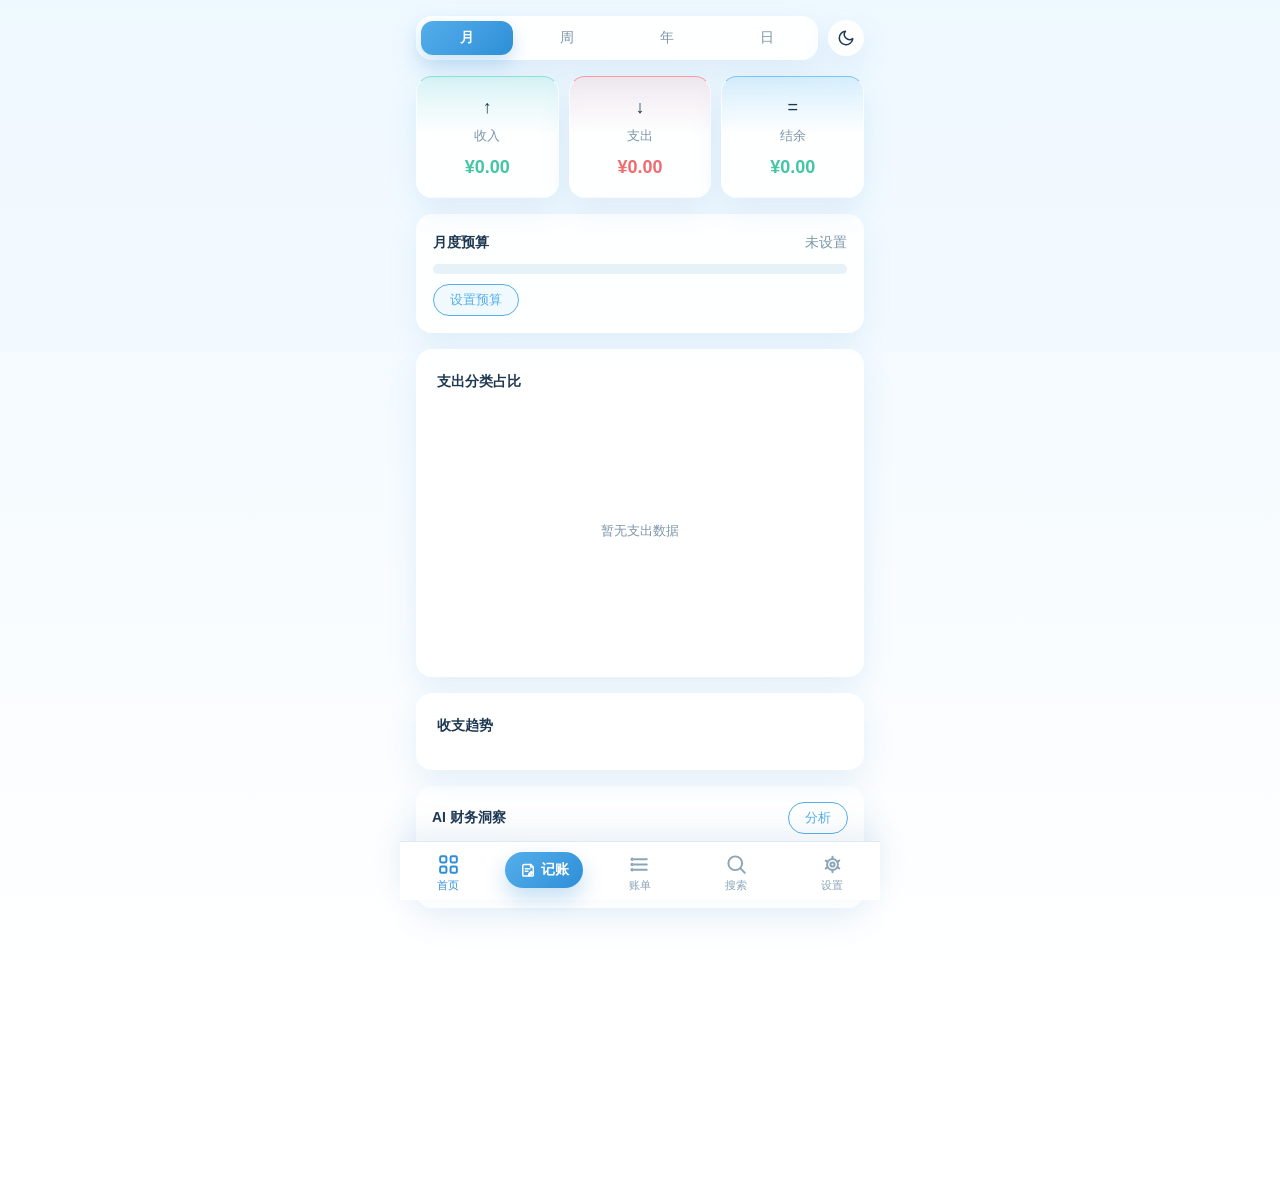
==== commit 85ad4728: "Update branding and auto ledger UI" ====
--- a/index.html
+++ b/index.html
@@ -61,7 +61,9 @@
     <div class="charts-area">
       <div class="chart-box">
         <h4 class="chart-title">支出分类占比</h4>
-        <div class="chart-wrap"><canvas id="pieChart"></canvas></div>
+        <div class="category-bubble-chart" id="categoryBubbleChart">
+          <div class="bubble-empty">暂无支出数据</div>
+        </div>
       </div>
       <div class="chart-box">
         <h4 class="chart-title">收支趋势</h4>
@@ -202,13 +204,18 @@
       <div class="form-group">
         <label>通知自动记账</label>
         <p class="settings-hint">
-          在手机端配合 AutoX.js 脚本使用，自动从支付通知提取账单。需在同一 WiFi 下手机运行脚本，并在脚本中配置电脑 IP。
+          Android 版可读取微信 / 支付宝通知并自动记账。首次使用请开启通知使用权；如金额隐藏，可再开启无障碍服务辅助识别。
         </p>
         <div class="sync-status-bar" id="sync-status-bar">
           <span class="sync-dot offline" id="sync-dot"></span>
           <span class="sync-status-text" id="sync-status-text">未启动</span>
         </div>
         <button class="btn-primary" id="btn-toggle-sync" style="margin-top:8px">开启通知同步</button>
+        <div class="sync-native-actions" id="sync-native-actions">
+          <button type="button" class="btn-secondary" id="btn-open-notification-settings">通知权限</button>
+          <button type="button" class="btn-secondary" id="btn-open-accessibility-settings">无障碍</button>
+          <button type="button" class="btn-secondary" id="btn-simulate-notification">测试通知</button>
+        </div>
       </div>
       <div class="settings-divider"></div>
       <div class="form-group">
@@ -222,52 +229,61 @@
   <nav class="bottom-nav">
     <button class="nav-btn active" data-page="dashboard">
       <span class="nav-icon">
-        <svg viewBox="0 0 24 24" fill="none" stroke="currentColor" stroke-width="2" stroke-linecap="round" stroke-linejoin="round">
-          <rect x="3" y="3" width="7" height="7" rx="1"/>
-          <rect x="14" y="3" width="7" height="7" rx="1"/>
-          <rect x="3" y="14" width="7" height="7" rx="1"/>
-          <rect x="14" y="14" width="7" height="7" rx="1"/>
+        <svg viewBox="0 0 24 24" fill="none" aria-hidden="true">
+          <rect x="4" y="4" width="6" height="6" rx="1.4"/>
+          <rect x="14" y="4" width="6" height="6" rx="1.4"/>
+          <rect x="4" y="14" width="6" height="6" rx="1.4"/>
+          <rect x="14" y="14" width="6" height="6" rx="1.4"/>
         </svg>
       </span>
       <span class="nav-text">首页</span>
     </button>
     <button class="nav-btn nav-btn-add" data-page="add">
       <span class="nav-icon nav-icon-add">
-        <svg viewBox="0 0 24 24" fill="none" stroke="currentColor" stroke-width="2.5" stroke-linecap="round">
-          <line x1="12" y1="5" x2="12" y2="19"/>
-          <line x1="5" y1="12" x2="19" y2="12"/>
+        <svg viewBox="0 0 24 24" fill="none" aria-hidden="true">
+          <path d="M7 4.5h8.6L19 8v10.5A1.5 1.5 0 0 1 17.5 20h-11A1.5 1.5 0 0 1 5 18.5v-12A2 2 0 0 1 7 4.5z"/>
+          <path d="M15.5 4.8V8h3.1"/>
+          <path d="M8.4 10.4h6.2"/>
+          <path d="M8.4 13.6h3.4"/>
+          <path d="M13.2 17.2l3.2-3.2 1.6 1.6-3.2 3.2-2 .4.4-2z"/>
         </svg>
         记账
       </span>
-      <span class="nav-text" style="visibility:hidden;height:0">记账</span>
+      <span class="nav-text nav-text-placeholder">记账</span>
     </button>
     <button class="nav-btn" data-page="bills">
       <span class="nav-icon">
-        <svg viewBox="0 0 24 24" fill="none" stroke="currentColor" stroke-width="2" stroke-linecap="round" stroke-linejoin="round">
-          <line x1="8" y1="6" x2="21" y2="6"/>
-          <line x1="8" y1="12" x2="21" y2="12"/>
-          <line x1="8" y1="18" x2="21" y2="18"/>
-          <line x1="3" y1="6" x2="3.01" y2="6"/>
-          <line x1="3" y1="12" x2="3.01" y2="12"/>
-          <line x1="3" y1="18" x2="3.01" y2="18"/>
+        <svg viewBox="0 0 24 24" fill="none" aria-hidden="true">
+          <path d="M6 7h12"/>
+          <path d="M6 12h12"/>
+          <path d="M6 17h12"/>
+          <circle cx="4" cy="7" r=".7"/>
+          <circle cx="4" cy="12" r=".7"/>
+          <circle cx="4" cy="17" r=".7"/>
         </svg>
       </span>
       <span class="nav-text">账单</span>
     </button>
     <button class="nav-btn" data-page="search">
       <span class="nav-icon">
-        <svg viewBox="0 0 24 24" fill="none" stroke="currentColor" stroke-width="2" stroke-linecap="round" stroke-linejoin="round">
-          <circle cx="11" cy="11" r="8"/>
-          <line x1="21" y1="21" x2="16.65" y2="16.65"/>
+        <svg viewBox="0 0 24 24" fill="none" aria-hidden="true">
+          <circle cx="10.8" cy="10.8" r="6.6"/>
+          <path d="M16 16l4 4"/>
         </svg>
       </span>
       <span class="nav-text">搜索</span>
     </button>
     <button class="nav-btn" data-page="settings">
       <span class="nav-icon">
-        <svg viewBox="0 0 24 24" fill="none" stroke="currentColor" stroke-width="2" stroke-linecap="round" stroke-linejoin="round">
-          <circle cx="12" cy="12" r="3"/>
-          <path d="M19.4 15a1.65 1.65 0 0 0 .33 1.82l.06.06a2 2 0 0 1-2.83 2.83l-.06-.06a1.65 1.65 0 0 0-1.82-.33 1.65 1.65 0 0 0-1 1.51V21a2 2 0 0 1-4 0v-.09A1.65 1.65 0 0 0 9 19.4a1.65 1.65 0 0 0-1.82.33l-.06.06a2 2 0 0 1-2.83-2.83l.06-.06A1.65 1.65 0 0 0 4.68 15a1.65 1.65 0 0 0-1.51-1H3a2 2 0 0 1 0-4h.09A1.65 1.65 0 0 0 4.6 9a1.65 1.65 0 0 0-.33-1.82l-.06-.06a2 2 0 0 1 2.83-2.83l.06.06A1.65 1.65 0 0 0 9 4.68a1.65 1.65 0 0 0 1-1.51V3a2 2 0 0 1 4 0v.09a1.65 1.65 0 0 0 1 1.51 1.65 1.65 0 0 0 1.82-.33l.06-.06a2 2 0 0 1 2.83 2.83l-.06.06A1.65 1.65 0 0 0 19.4 9a1.65 1.65 0 0 0 1.51 1H21a2 2 0 0 1 0 4h-.09a1.65 1.65 0 0 0-1.51 1z"/>
+        <svg viewBox="0 0 24 24" fill="none" aria-hidden="true">
+          <path d="M12 4.5v2"/>
+          <path d="M12 17.5v2"/>
+          <path d="M5.5 8.2l1.7 1"/>
+          <path d="M16.8 14.8l1.7 1"/>
+          <path d="M5.5 15.8l1.7-1"/>
+          <path d="M16.8 9.2l1.7-1"/>
+          <circle cx="12" cy="12" r="5.2"/>
+          <circle cx="12" cy="12" r="2"/>
         </svg>
       </span>
       <span class="nav-text">设置</span>
--- a/css/style.css
+++ b/css/style.css
@@ -2,23 +2,23 @@
 *, *::before, *::after { box-sizing: border-box; margin: 0; padding: 0; }
 
 :root {
-  --primary: #5BAA8E;
-  --primary-dark: #4A9A7E;
-  --primary-light: #A8D8CA;
-  --primary-bg: #F0F7F4;
-  --bg-gradient: #E8F5EC;
-  --income: #2ECC71;
-  --expense: #E74C3C;
-  --warning: #F39C12;
-  --danger: #E74C3C;
-  --text: #2C3E50;
-  --text-light: #95A5A6;
-  --text-muted: #BDC3C7;
-  --border: #E8EDEB;
-  --card-bg: #FFFFFF;
-  --card-shadow: 0 2px 16px rgba(0,0,0,0.06);
-  --radius: 14px;
-  --radius-sm: 10px;
+  --primary: #55AEEB;
+  --primary-dark: #2E8FD7;
+  --primary-light: #BFE8FF;
+  --primary-bg: #EEF8FF;
+  --bg-gradient: #F8FCFF;
+  --income: #42C6A5;
+  --expense: #F06A6E;
+  --warning: #F0B35D;
+  --danger: #F06A6E;
+  --text: #1E3852;
+  --text-light: #7D96A9;
+  --text-muted: #B7CAD8;
+  --border: #DCECF5;
+  --card-bg: rgba(255,255,255,0.92);
+  --card-shadow: 0 12px 30px rgba(76, 151, 204, 0.12);
+  --radius: 16px;
+  --radius-sm: 12px;
   --font-stack: "PingFang SC", "Hiragino Sans GB", "Microsoft YaHei", -apple-system, BlinkMacSystemFont, "Segoe UI", Roboto, sans-serif;
   --transition-fast: 0.15s ease;
   --transition-normal: 0.25s ease;
@@ -44,7 +44,8 @@
 html { font-size: 16px; scroll-behavior: smooth; }
 body {
   font-family: var(--font-stack);
-  background: linear-gradient(180deg, var(--primary-bg) 0%, var(--bg-gradient) 100%);
+  background:
+    linear-gradient(180deg, var(--primary-bg) 0%, var(--bg-gradient) 58%, #FFFFFF 100%);
   color: var(--text);
   line-height: 1.6;
   -webkit-tap-highlight-color: transparent;
@@ -84,6 +85,7 @@
   border-radius: var(--radius);
   padding: 4px;
   box-shadow: var(--card-shadow);
+  border: 1px solid rgba(255,255,255,0.7);
 }
 .period-btn {
   flex: 1;
@@ -97,9 +99,10 @@
   transition: all var(--transition-fast);
 }
 .period-btn.active {
-  background: var(--primary);
+  background: linear-gradient(135deg, var(--primary), var(--primary-dark));
   color: #fff;
   font-weight: 600;
+  box-shadow: 0 8px 18px rgba(67, 155, 222, 0.28);
 }
 
 /* ===== 三栏汇总卡片 ===== */
@@ -116,12 +119,13 @@
   text-align: center;
   box-shadow: var(--card-shadow);
   border-top: 3px solid transparent;
+  border: 1px solid rgba(255,255,255,0.72);
   transition: transform var(--transition-fast), box-shadow var(--transition-fast);
 }
 .summary-card:active { transform: scale(0.97); }
-.income-card { border-top-color: var(--income); background: linear-gradient(180deg, rgba(46,204,113,0.08) 0%, var(--card-bg) 40%); }
-.expense-card { border-top-color: var(--expense); background: linear-gradient(180deg, rgba(231,76,60,0.08) 0%, var(--card-bg) 40%); }
-.balance-card { border-top-color: var(--primary); background: linear-gradient(180deg, rgba(91,170,142,0.08) 0%, var(--card-bg) 40%); }
+.income-card { border-top-color: #8AE3D2; background: linear-gradient(180deg, rgba(132,225,211,0.2) 0%, var(--card-bg) 48%); }
+.expense-card { border-top-color: #FF9AA0; background: linear-gradient(180deg, rgba(255,154,160,0.16) 0%, var(--card-bg) 48%); }
+.balance-card { border-top-color: #78C7F6; background: linear-gradient(180deg, rgba(120,199,246,0.2) 0%, var(--card-bg) 48%); }
 
 [data-theme="dark"] .income-card { background: linear-gradient(180deg, rgba(46,204,113,0.12) 0%, var(--card-bg) 40%); }
 [data-theme="dark"] .expense-card { background: linear-gradient(180deg, rgba(231,76,60,0.12) 0%, var(--card-bg) 40%); }
@@ -145,6 +149,7 @@
   padding: 16px;
   margin-bottom: 16px;
   box-shadow: var(--card-shadow);
+  border: 1px solid rgba(255,255,255,0.72);
 }
 .budget-header {
   display: flex;
@@ -156,14 +161,14 @@
 .budget-amount { font-size: 14px; color: var(--text-light); }
 .progress-track {
   height: 10px;
-  background: var(--border);
+  background: #E6F1F8;
   border-radius: 5px;
   overflow: hidden;
   margin-bottom: 10px;
 }
 .progress-fill {
   height: 100%;
-  background: var(--primary);
+  background: linear-gradient(90deg, #8DD7FF, var(--primary));
   border-radius: 5px;
   transition: width 0.4s ease, background 0.4s ease;
 }
@@ -172,7 +177,7 @@
 .btn-budget-set {
   padding: 6px 16px;
   border: 1px solid var(--primary);
-  background: transparent;
+  background: rgba(85, 174, 235, 0.08);
   color: var(--primary);
   border-radius: 20px;
   font-size: 13px;
@@ -192,6 +197,7 @@
   border-radius: var(--radius);
   padding: 20px;
   box-shadow: var(--card-shadow);
+  border: 1px solid rgba(255,255,255,0.72);
 }
 .chart-title { font-size: 14px; font-weight: 600; margin-bottom: 12px; color: var(--text); }
 .chart-wrap {
@@ -200,6 +206,62 @@
   max-height: 260px;
   display: flex;
   justify-content: center;
+}
+
+.category-bubble-chart {
+  min-height: 252px;
+  padding: 4px 0 2px;
+  display: flex;
+  align-items: center;
+  justify-content: center;
+  align-content: center;
+  flex-wrap: wrap;
+  gap: 12px;
+}
+.category-bubble {
+  width: var(--bubble-size);
+  height: var(--bubble-size);
+  border-radius: 50%;
+  display: flex;
+  flex-direction: column;
+  align-items: center;
+  justify-content: center;
+  gap: 1px;
+  color: #1D4665;
+  box-shadow: 0 14px 28px rgba(66, 153, 211, 0.16);
+  border: 1px solid rgba(255,255,255,0.76);
+  text-align: center;
+  flex: 0 0 auto;
+  overflow: hidden;
+}
+.bubble-sky { background: linear-gradient(145deg, #D7F1FF 0%, #8FD7FF 100%); }
+.bubble-cyan { background: linear-gradient(145deg, #D9FBFF 0%, #92E6F1 100%); }
+.bubble-mint { background: linear-gradient(145deg, #E2FFF6 0%, #9EE8D6 100%); }
+.bubble-violet { background: linear-gradient(145deg, #EAF0FF 0%, #B9CBFF 100%); }
+.bubble-slate { background: linear-gradient(145deg, #EEF7FC 0%, #C9DCE8 100%); }
+.bubble-aqua { background: linear-gradient(145deg, #E1FAFF 0%, #A7E6FF 100%); }
+.bubble-name {
+  max-width: 78%;
+  font-size: clamp(11px, calc(var(--bubble-size) / 8.8), 14px);
+  font-weight: 700;
+  line-height: 1.12;
+  white-space: nowrap;
+  overflow: hidden;
+  text-overflow: ellipsis;
+}
+.bubble-amount {
+  font-size: clamp(12px, calc(var(--bubble-size) / 7.5), 16px);
+  line-height: 1.1;
+}
+.bubble-percent {
+  font-size: clamp(10px, calc(var(--bubble-size) / 10), 12px);
+  color: rgba(29,70,101,0.68);
+  line-height: 1;
+}
+.bubble-empty {
+  color: var(--text-light);
+  font-size: 13px;
+  padding: 70px 0;
 }
 
 /* ===== 表单 ===== */
@@ -305,7 +367,7 @@
   color: #fff;
   border-color: var(--primary);
   font-weight: 600;
-  box-shadow: 0 2px 8px rgba(91,170,142,0.3);
+  box-shadow: 0 8px 18px rgba(67,155,222,0.24);
 }
 
 /* 按钮 */
@@ -345,35 +407,43 @@
   display: flex;
   background: var(--card-bg);
   border-top: 1px solid var(--border);
-  padding: 6px 0;
+  padding: 7px 0 6px;
   padding-bottom: max(6px, env(safe-area-inset-bottom));
   z-index: 100;
-  box-shadow: 0 -2px 12px rgba(0,0,0,0.04);
+  box-shadow: 0 -10px 30px rgba(54, 120, 172, 0.1);
+  backdrop-filter: blur(16px);
 }
 .nav-btn {
   flex: 1;
   display: flex;
   flex-direction: column;
   align-items: center;
-  gap: 2px;
+  gap: 3px;
   border: none;
   background: transparent;
   cursor: pointer;
-  padding: 4px 0;
-  color: var(--text-light);
-  transition: color var(--transition-fast);
-}
-.nav-btn.active { color: var(--primary); }
+  padding: 3px 0;
+  color: #8BA5B8;
+  transition: color var(--transition-fast), transform var(--transition-fast);
+}
+.nav-btn.active { color: var(--primary-dark); }
 .nav-icon {
-  width: 24px;
-  height: 24px;
+  width: 25px;
+  height: 25px;
   display: flex;
   align-items: center;
   justify-content: center;
   transition: transform var(--transition-fast);
 }
 .nav-btn:active .nav-icon { transform: scale(0.9); }
-.nav-btn svg { width: 24px; height: 24px; }
+.nav-btn svg {
+  width: 25px;
+  height: 25px;
+  stroke: currentColor;
+  stroke-width: 1.9;
+  stroke-linecap: round;
+  stroke-linejoin: round;
+}
 
 /* 中心记账按钮 - Pill 形状 */
 .nav-btn-add {
@@ -383,19 +453,41 @@
   display: flex;
   align-items: center;
   justify-content: center;
+  width: auto;
+  height: 36px;
+  min-width: 72px;
+  box-sizing: border-box;
   background: linear-gradient(135deg, var(--primary), var(--primary-dark));
   color: #fff;
-  border-radius: 24px;
-  padding: 6px 18px;
+  border-radius: 22px;
+  padding: 6px 14px;
   font-size: 14px;
   font-weight: 700;
-  box-shadow: 0 4px 12px rgba(91,170,142,0.4);
+  gap: 4px;
+  box-shadow: 0 10px 22px rgba(67,155,222,0.32);
   transition: transform var(--transition-fast), box-shadow var(--transition-fast);
 }
-.nav-icon-add svg { width: 18px; height: 18px; }
+.nav-icon-add svg {
+  width: 18px;
+  height: 18px;
+  stroke-width: 2;
+}
 .nav-btn-add:active .nav-icon-add { transform: scale(0.94); }
-.nav-btn-add.active .nav-icon-add { background: linear-gradient(135deg, var(--primary-dark), #3D8B6E); }
-.nav-text { font-size: 11px; }
+.nav-btn-add.active .nav-icon-add {
+  background: linear-gradient(135deg, #86D4FF, var(--primary-dark));
+  box-shadow: 0 12px 24px rgba(46,143,215,0.38);
+}
+.nav-text {
+  font-size: 11px;
+  line-height: 1;
+  font-weight: 500;
+}
+.nav-text-placeholder {
+  visibility: hidden;
+  height: 0;
+  line-height: 0;
+  overflow: hidden;
+}
 
 /* ===== 主题切换按钮 ===== */
 .theme-toggle {
@@ -936,6 +1028,31 @@
 .sync-dot.offline { background: var(--text-muted); }
 @keyframes pulse { 0%, 100% { opacity: 1; } 50% { opacity: 0.3; } }
 .sync-status-text { font-size: 13px; color: var(--text-light); }
+.sync-native-actions {
+  display: flex;
+  gap: 8px;
+  margin-top: 10px;
+}
+.btn-secondary {
+  flex: 1;
+  padding: 9px 10px;
+  border: 1px solid var(--border);
+  background: rgba(85, 174, 235, 0.08);
+  color: var(--primary-dark);
+  border-radius: var(--radius-sm);
+  font-size: 13px;
+  font-weight: 600;
+  cursor: pointer;
+  transition: background var(--transition-fast), transform var(--transition-fast);
+}
+.btn-secondary:active {
+  background: rgba(85, 174, 235, 0.16);
+  transform: scale(0.97);
+}
+.sync-dot.error {
+  background: var(--danger);
+  box-shadow: 0 0 6px rgba(240,106,110,0.45);
+}
 
 /* ===== Toast 提示 ===== */
 .toast-msg {
